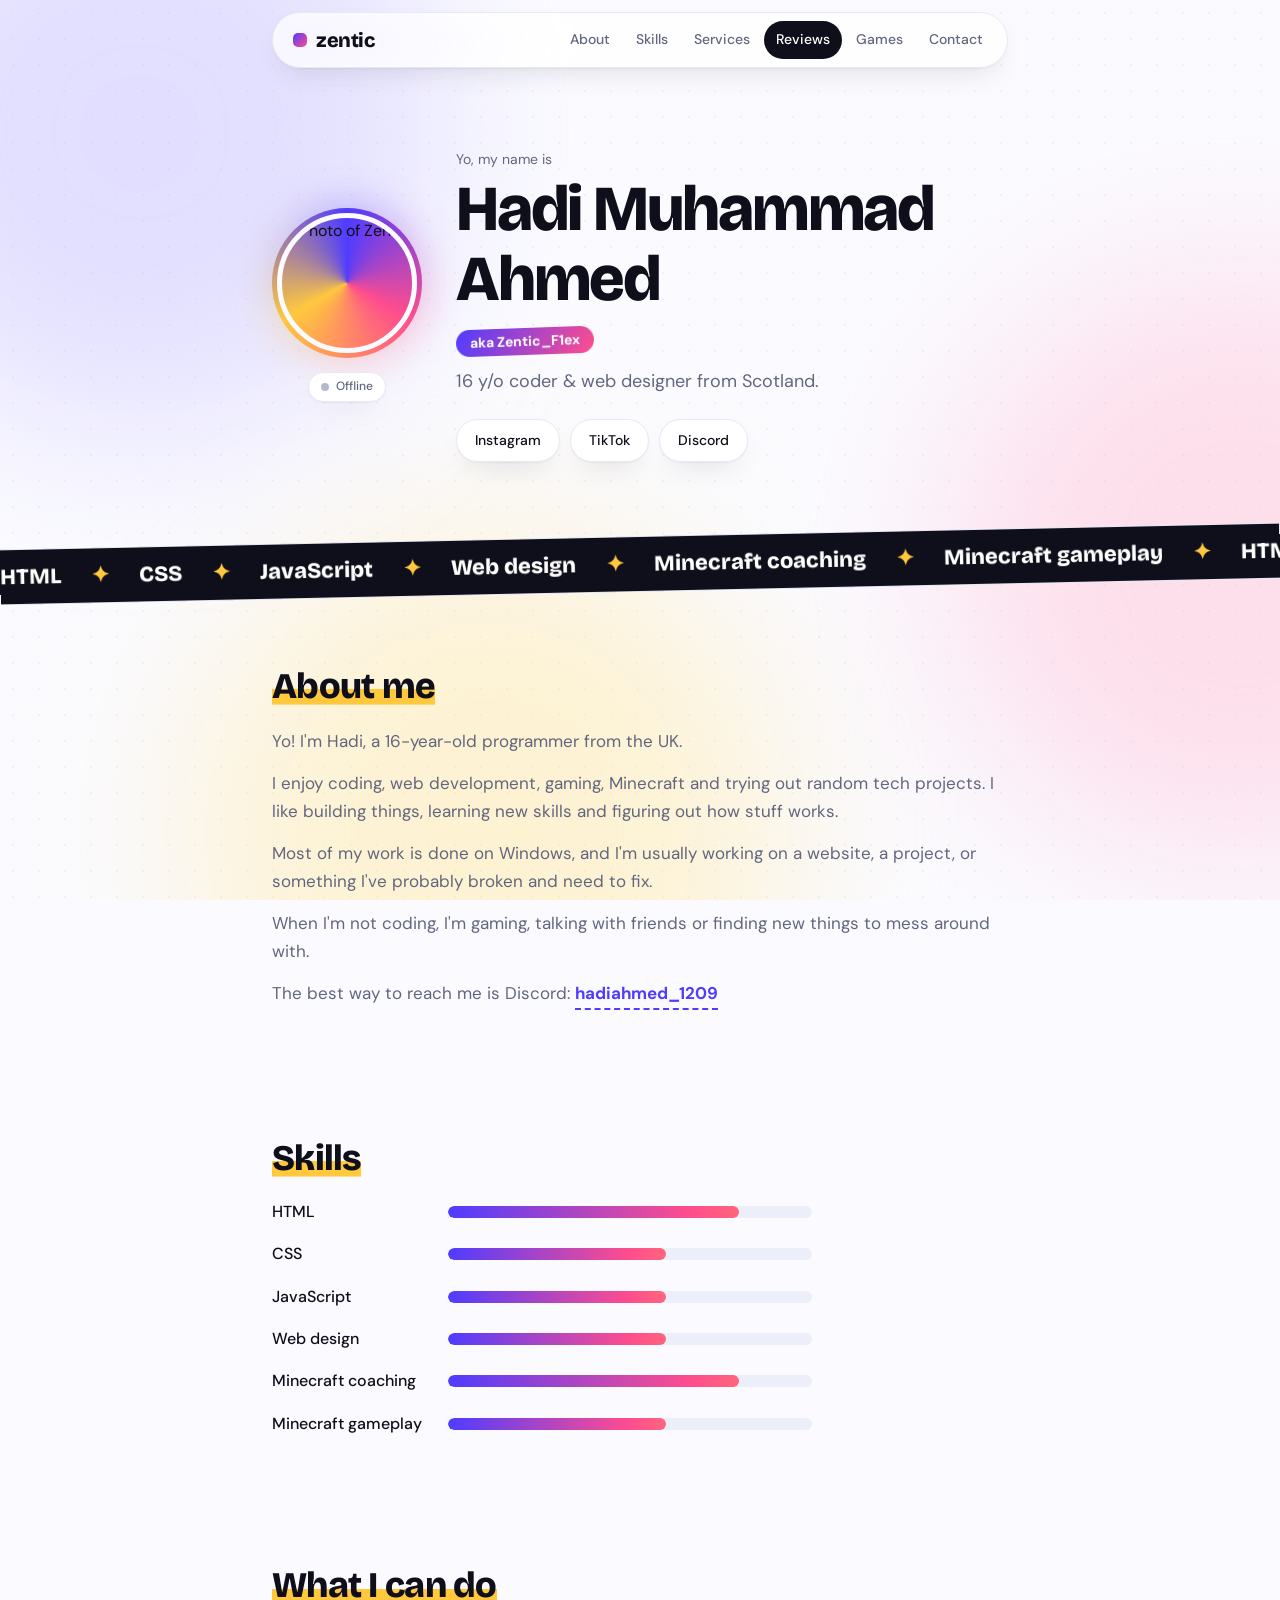
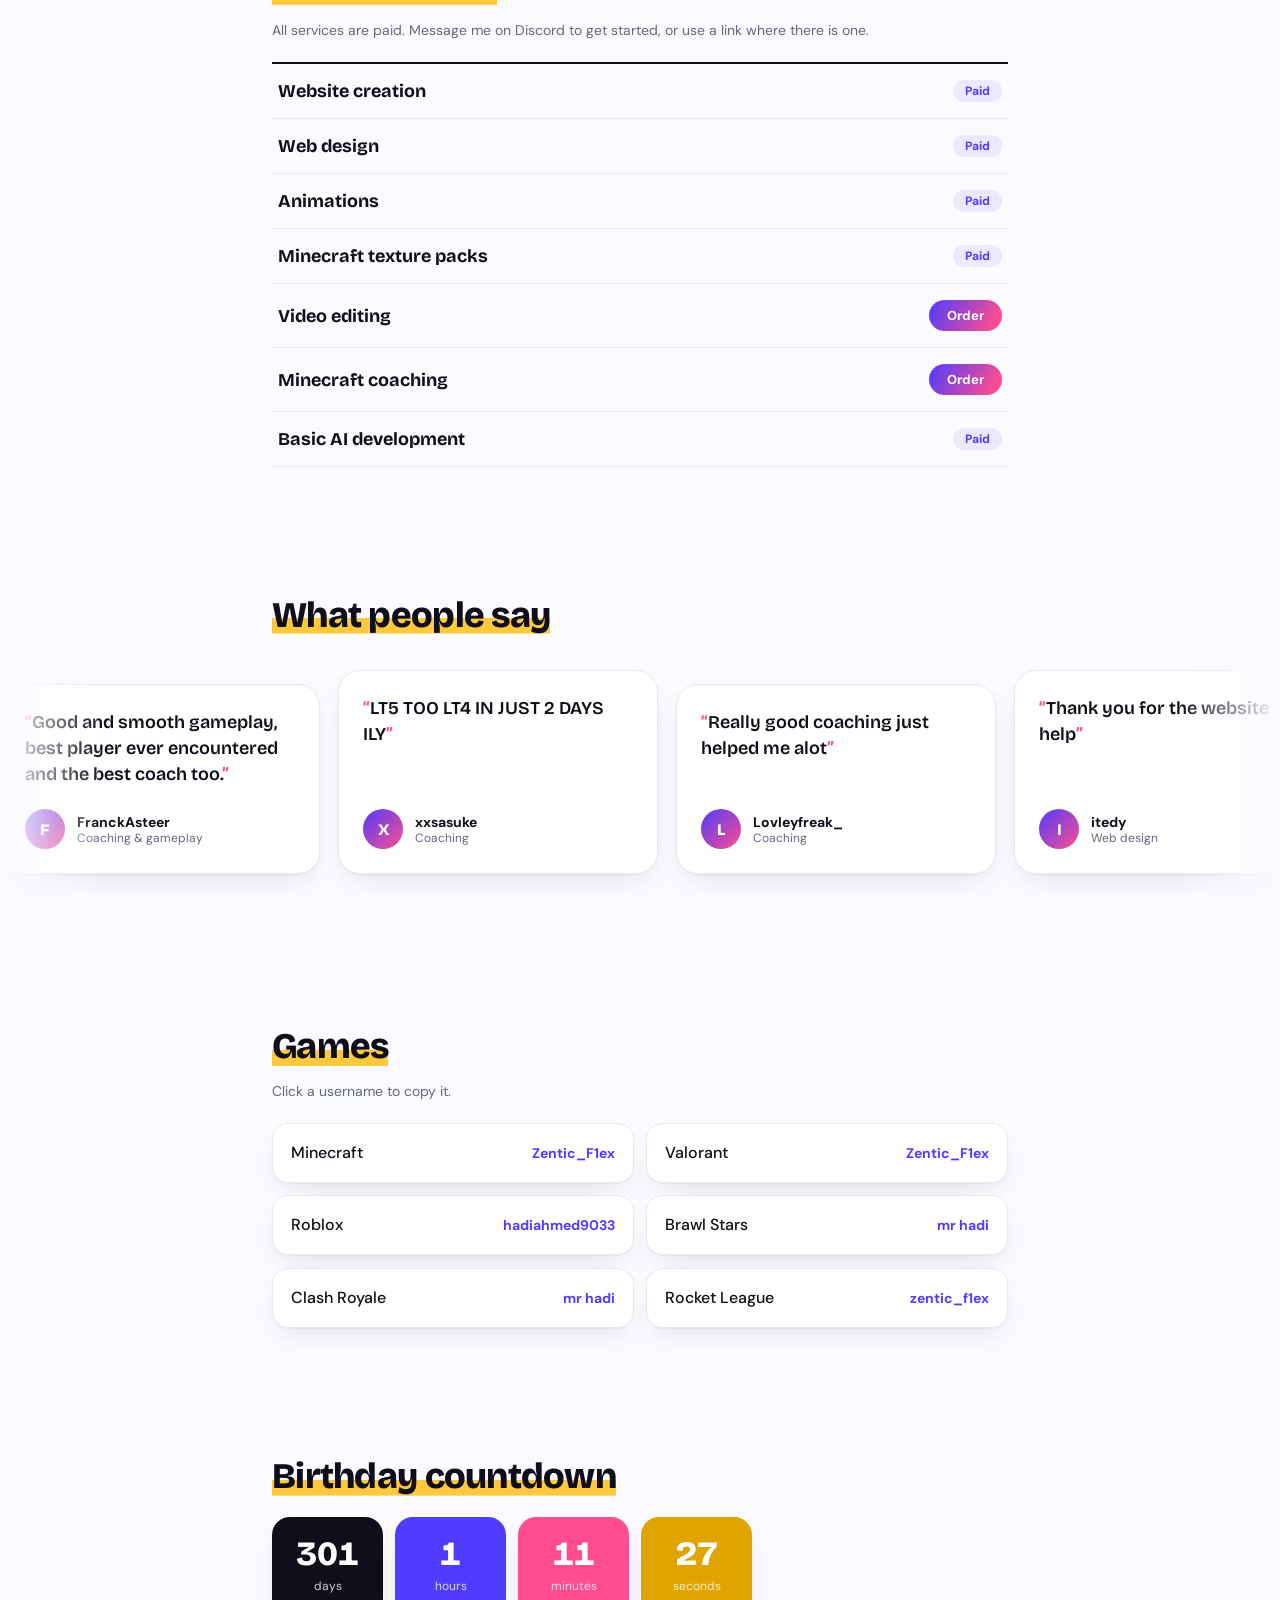
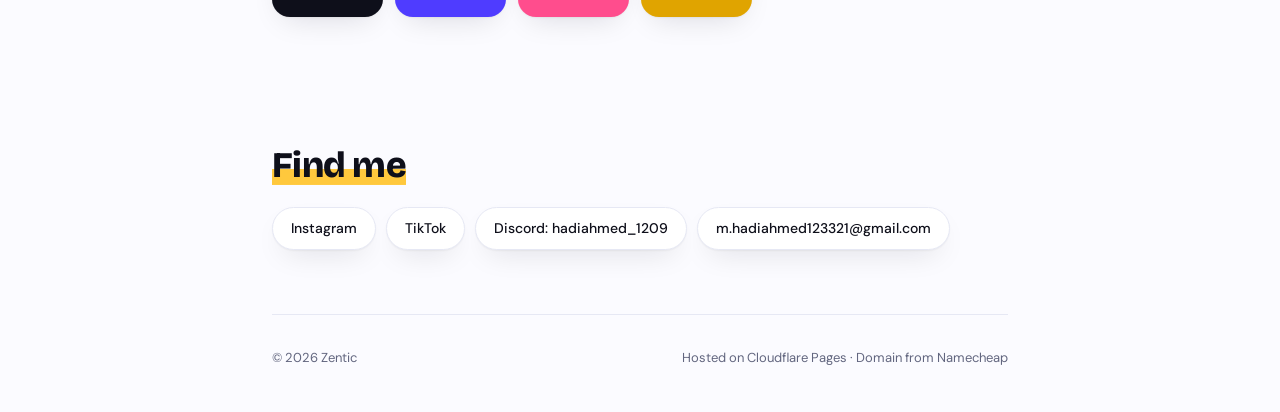
==== zenticf1exai.html @ 07705716 "Add files via upload" ====
<!DOCTYPE html>
<html lang="en">
<head>
<meta charset="UTF-8">
<meta name="viewport" content="width=device-width, initial-scale=1.0">
<title>Zentic | Hadi Ahmed – coder, web designer & Minecraft coach</title>
<meta name="description" content="Hadi (Zentic_F1ex), 16, web designer and coder from Scotland. Websites, animations, texture packs, video editing and Minecraft coaching.">
<meta name="theme-color" content="#0c0b12">
<link rel="preconnect" href="https://fonts.googleapis.com">
<link rel="preconnect" href="https://fonts.gstatic.com" crossorigin>
<link href="https://fonts.googleapis.com/css2?family=Bricolage+Grotesque:wght@500;700;800&family=DM+Sans:wght@400;500;700&display=swap" rel="stylesheet">
<link rel="stylesheet" href="styleai.css">
</head>
<body>
<div id="progress"></div>
<div class="blobs"><i></i><i></i><i></i></div>
<div id="cursor"></div>

<header>
  <a class="logo" href="#top">zentic</a>
  <nav aria-label="Main">
    <a href="#about">About</a>
    <a href="#skills">Skills</a>
    <a href="#services">Services</a>
    <a href="#reviews">Reviews</a>
    <a href="#games">Games</a>
    <a href="#contact">Contact</a>
  </nav>
</header>

<main id="top">

<section class="profile">
  <div class="photo-wrap">
    <div class="ring"><img src="profile.jpg" alt="Photo of Zentic"></div>
    <div class="status"><span id="status-dot"></span><span id="status-text">Checking…</span></div>
  </div>
  <div class="intro">
    <p class="muted">Yo, my name is</p>
    <h1>Hadi Muhammad Ahmed</h1>
    <p class="alias">aka Zentic_F1ex</p>
    <p class="tagline">16 y/o coder &amp; web designer from Scotland.</p>
    <div class="links">
      <a class="pill" href="https://www.instagram.com/hadi_ahmed12099/" target="_blank" rel="noopener">Instagram</a>
      <a class="pill" href="https://www.tiktok.com/@zentic_f1ex" target="_blank" rel="noopener">TikTok</a>
      <button class="pill" data-copy="hadiahmed_1209">Discord</button>
    </div>
  </div>
</section>

<div class="marquee strip" aria-hidden="true"><div class="track"><span>HTML</span><span>CSS</span><span>JavaScript</span><span>Web design</span><span>Minecraft coaching</span><span>Minecraft gameplay</span><span>HTML</span><span>CSS</span><span>JavaScript</span><span>Web design</span><span>Minecraft coaching</span><span>Minecraft gameplay</span><span>HTML</span><span>CSS</span><span>JavaScript</span><span>Web design</span><span>Minecraft coaching</span><span>Minecraft gameplay</span><span>HTML</span><span>CSS</span><span>JavaScript</span><span>Web design</span><span>Minecraft coaching</span><span>Minecraft gameplay</span></div></div>

<section id="about">
  <h2>About me</h2>
  <div class="description">
    <p>Yo! I'm Hadi, a 16-year-old programmer from the UK.</p>
    <p>I enjoy coding, web development, gaming, Minecraft and trying out random tech projects. I like building things, learning new skills and figuring out how stuff works.</p>
    <p>Most of my work is done on Windows, and I'm usually working on a website, a project, or something I've probably broken and need to fix.</p>
    <p>When I'm not coding, I'm gaming, talking with friends or finding new things to mess around with.</p>
    <p>The best way to reach me is Discord: <button class="inline-copy" data-copy="hadiahmed_1209">hadiahmed_1209</button></p>
  </div>
</section>

<section id="skills">
  <h2>Skills</h2>
  <ul class="skill-list">
    <li><span>HTML</span><div class="bar" role="img" aria-label="4 out of 5"><i style="--lvl:80%"></i></div></li>
    <li><span>CSS</span><div class="bar" role="img" aria-label="3 out of 5"><i style="--lvl:60%"></i></div></li>
    <li><span>JavaScript</span><div class="bar" role="img" aria-label="3 out of 5"><i style="--lvl:60%"></i></div></li>
    <li><span>Web design</span><div class="bar" role="img" aria-label="3 out of 5"><i style="--lvl:60%"></i></div></li>
    <li><span>Minecraft coaching</span><div class="bar" role="img" aria-label="4 out of 5"><i style="--lvl:80%"></i></div></li>
    <li><span>Minecraft gameplay</span><div class="bar" role="img" aria-label="3 out of 5"><i style="--lvl:60%"></i></div></li>
  </ul>
</section>

<section id="services">
  <h2>What I can do</h2>
  <p class="sub">All services are paid. Message me on Discord to get started, or use a link where there is one.</p>
  <ul class="service-list">
    <li><span>Website creation</span><b>Paid</b></li>
    <li><span>Web design</span><b>Paid</b></li>
    <li><span>Animations</span><b>Paid</b></li>
    <li><span>Minecraft texture packs</span><b>Paid</b></li>
    <li><span>Video editing</span><a class="buy" href="https://buy.stripe.com/test_aFa5kC9aV24s5RWdvaaMU01" target="_blank" rel="noopener">Order</a></li>
    <li><span>Minecraft coaching</span><a class="buy" href="https://buy.stripe.com/test_fZu5kC1IteRe5RW9eUaMU00" target="_blank" rel="noopener">Order</a></li>
    <li><span>Basic AI development</span><b>Paid</b></li>
  </ul>
</section>

<section id="reviews">
  <h2>What people say</h2>
  <div class="marquee"><div class="track">
    <figure class="review">
      <blockquote>Good and smooth gameplay, best player ever encountered and the best coach too.</blockquote>
      <figcaption><span class="av">F</span><span class="who">FranckAsteer<small>Coaching &amp; gameplay</small></span></figcaption>
    </figure>
    <figure class="review">
      <blockquote>LT5 TOO LT4 IN JUST 2 DAYS ILY</blockquote>
      <figcaption><span class="av">X</span><span class="who">xxsasuke<small>Coaching</small></span></figcaption>
    </figure>
    <figure class="review">
      <blockquote>Really good coaching just helped me alot</blockquote>
      <figcaption><span class="av">L</span><span class="who">Lovleyfreak_<small>Coaching</small></span></figcaption>
    </figure>
    <figure class="review">
      <blockquote>Thank you for the website help</blockquote>
      <figcaption><span class="av">I</span><span class="who">itedy<small>Web design</small></span></figcaption>
    </figure>
  <div class="dup" aria-hidden="true" style="display:contents">
    <figure class="review">
      <blockquote>Good and smooth gameplay, best player ever encountered and the best coach too.</blockquote>
      <figcaption><span class="av">F</span><span class="who">FranckAsteer<small>Coaching &amp; gameplay</small></span></figcaption>
    </figure>
    <figure class="review">
      <blockquote>LT5 TOO LT4 IN JUST 2 DAYS ILY</blockquote>
      <figcaption><span class="av">X</span><span class="who">xxsasuke<small>Coaching</small></span></figcaption>
    </figure>
    <figure class="review">
      <blockquote>Really good coaching just helped me alot</blockquote>
      <figcaption><span class="av">L</span><span class="who">Lovleyfreak_<small>Coaching</small></span></figcaption>
    </figure>
    <figure class="review">
      <blockquote>Thank you for the website help</blockquote>
      <figcaption><span class="av">I</span><span class="who">itedy<small>Web design</small></span></figcaption>
    </figure>
  </div></div></div>
</section>

<section id="games">
  <h2>Games</h2>
  <p class="sub">Click a username to copy it.</p>
  <div class="games">
    <div class="game"><span>Minecraft</span><button data-copy="Zentic_F1ex">Zentic_F1ex</button></div>
    <div class="game"><span>Valorant</span><button data-copy="Zentic_F1ex">Zentic_F1ex</button></div>
    <div class="game"><span>Roblox</span><button data-copy="hadiahmed9033">hadiahmed9033</button></div>
    <div class="game"><span>Brawl Stars</span><button data-copy="mr hadi">mr hadi</button></div>
    <div class="game"><span>Clash Royale</span><button data-copy="mr hadi">mr hadi</button></div>
    <div class="game"><span>Rocket League</span><button data-copy="zentic_f1ex">zentic_f1ex</button></div>
  </div>
</section>

<section class="birthday">
  <h2>Birthday countdown</h2>
  <div id="countdown" aria-live="off">
    <div><b id="cd-d">0</b><small>days</small></div>
    <div><b id="cd-h">0</b><small>hours</small></div>
    <div><b id="cd-m">0</b><small>minutes</small></div>
    <div><b id="cd-s">0</b><small>seconds</small></div>
  </div>
</section>

<section id="contact">
  <h2>Find me</h2>
  <div class="contact-list">
    <a class="pill" href="https://www.instagram.com/hadi_ahmed12099/" target="_blank" rel="noopener">Instagram</a>
    <a class="pill" href="https://www.tiktok.com/@zentic_f1ex" target="_blank" rel="noopener">TikTok</a>
    <button class="pill" data-copy="hadiahmed_1209">Discord: hadiahmed_1209</button>
    <a class="pill" href="mailto:m.hadiahmed123321@gmail.com">m.hadiahmed123321@gmail.com</a>
  </div>
</section>

</main>

<footer>
  <a href="https://www.youtube.com/watch?v=SfT4FMkh1-w" target="_blank" rel="noopener">© 2026 Zentic</a>
  <span>Hosted on Cloudflare Pages · Domain from Namecheap</span>
</footer>

<div id="toast" role="status" aria-live="polite">Copied!</div>

<script>
// Copy-to-clipboard with toast
const toast = document.getElementById("toast");
let toastTimer;
document.querySelectorAll("[data-copy]").forEach(btn => {
  btn.addEventListener("click", async () => {
    const text = btn.dataset.copy;
    try { await navigator.clipboard.writeText(text); }
    catch {
      const t = document.createElement("textarea");
      t.value = text; document.body.appendChild(t); t.select();
      document.execCommand("copy"); t.remove();
    }
    toast.textContent = "Copied " + text;
    toast.classList.add("show");
    clearTimeout(toastTimer);
    toastTimer = setTimeout(() => toast.classList.remove("show"), 1500);
  });
});

// Scroll reveal + active nav link
const reduce = false; // always animate, even if the device has reduce-motion on
const sections = document.querySelectorAll("main section");
const links = document.querySelectorAll("nav a");
if (!reduce && "IntersectionObserver" in window) {
  const reveal = new IntersectionObserver(es => es.forEach(e => {
    if (e.isIntersecting) { e.target.classList.add("in"); reveal.unobserve(e.target); }
  }), { threshold: 0.12 });
  sections.forEach(s => { s.classList.add("reveal"); reveal.observe(s); });
} else {
  sections.forEach(s => s.classList.add("in"));
}
if ("IntersectionObserver" in window) {
  const spy = new IntersectionObserver(es => es.forEach(e => {
    if (e.isIntersecting && e.target.id) {
      links.forEach(a => a.classList.toggle("active", a.getAttribute("href") === "#" + e.target.id));
    }
  }), { rootMargin: "-40% 0px -55% 0px" });
  sections.forEach(s => spy.observe(s));
}

// Birthday countdown (3 October)
function birthdayCountdown() {
  const now = new Date();
  let bday = new Date(now.getFullYear(), 9, 3);
  if (now >= bday) bday = new Date(now.getFullYear() + 1, 9, 3);
  const diff = bday - now;
  const set = (id, v) => document.getElementById(id).textContent = v;
  set("cd-d", Math.floor(diff / 86400000));
  set("cd-h", Math.floor(diff / 3600000) % 24);
  set("cd-m", Math.floor(diff / 60000) % 60);
  set("cd-s", Math.floor(diff / 1000) % 60);
}
birthdayCountdown();
setInterval(birthdayCountdown, 1000);

// Discord status via Lanyard
async function getDiscordStatus() {
  const dot = document.getElementById("status-dot");
  const text = document.getElementById("status-text");
  try {
    const res = await fetch("https://api.lanyard.rest/v1/users/1339740821632716832");
    if (!res.ok) throw new Error();
    const s = (await res.json()).data.discord_status;
    const on = s && s !== "offline";
    dot.className = on ? "online" : "offline";
    text.textContent = on ? "Online" : "Offline";
  } catch {
    dot.className = "offline";
    text.textContent = "Offline";
  }
}
getDiscordStatus();
setInterval(getDiscordStatus, 30000);

// ---- FX ----
const root = document.documentElement, bar = document.getElementById("progress");
addEventListener("scroll", () => {
  const y = scrollY;
  bar.style.width = (y / (root.scrollHeight - innerHeight) * 100) + "%";
  root.style.setProperty("--sy", y + "px");
}, { passive: true });

if (!reduce) {
  // headline word reveal
  const h1 = document.querySelector("h1");
  h1.innerHTML = h1.textContent.split(" ").map((w, i) => `<span class="w"><span style="--i:${i}">${w}</span></span>`).join(" ");

  // cursor ring
  const cur = document.getElementById("cursor");
  addEventListener("pointermove", e => {
    cur.style.transform = `translate(${e.clientX}px,${e.clientY}px)`;
    cur.classList.toggle("big", !!e.target.closest("a,button"));
  });

  // 3D tilt
  document.querySelectorAll(".review, .game, #countdown div").forEach(el => {
    el.addEventListener("pointermove", e => {
      const r = el.getBoundingClientRect(), x = (e.clientX - r.left) / r.width - .5, y = (e.clientY - r.top) / r.height - .5;
      el.style.transform = `perspective(700px) rotateX(${-y * 12}deg) rotateY(${x * 12}deg) translateY(-5px)`;
    });
    el.addEventListener("pointerleave", () => el.style.transform = "");
  });

  // magnetic buttons
  document.querySelectorAll(".pill, .buy").forEach(el => {
    el.addEventListener("pointermove", e => {
      const r = el.getBoundingClientRect();
      el.style.transform = `translate(${(e.clientX - r.left - r.width / 2) * .28}px,${(e.clientY - r.top - r.height / 2) * .4}px)`;
    });
    el.addEventListener("pointerleave", () => el.style.transform = "");
  });

  // click ripple
  document.addEventListener("click", e => {
    const r = document.createElement("span");
    r.className = "ripple"; r.style.left = e.clientX + "px"; r.style.top = e.clientY + "px";
    document.body.appendChild(r); setTimeout(() => r.remove(), 700);
  });
}
</script>
</body>
</html>
---- styleai.css ----
:root {
  --bg: #fbfbff; --card: #fff; --line: #e6e8f4; --ink: #0e0f1a; --muted: #62667f;
  --accent: #4f3cff; --accent-soft: rgba(79, 60, 255, .09); --pink: #ff4d8d; --sun: #ffc83d; --green: #16c172;
  --head: "Bricolage Grotesque", "Segoe UI", Arial, sans-serif;
  --body: "DM Sans", "Segoe UI", Arial, sans-serif;
  --shadow: 0 1px 2px rgba(14, 15, 26, .05), 0 12px 30px -12px rgba(14, 15, 26, .15);
}
* { box-sizing: border-box; margin: 0; padding: 0; }
html { scroll-behavior: smooth; scroll-padding-top: 84px; color-scheme: light; }
body { background: var(--bg); color: var(--ink); font: 16px/1.65 var(--body); max-width: 780px; margin: auto; padding: 0 22px; overflow-x: hidden; animation: fade .8s both; }
a, button { color: inherit; font: inherit; text-decoration: none; }
button { background: none; border: 0; cursor: pointer; }
:focus-visible { outline: 2px solid var(--accent); outline-offset: 3px; border-radius: 6px; }
::selection { background: var(--sun); }
main, header, footer { position: relative; z-index: 2; }

/* background */
.blobs { position: fixed; inset: 0; z-index: 0; overflow: hidden; pointer-events: none; }
.blobs i { position: absolute; width: 46vmax; height: 46vmax; border-radius: 50%; filter: blur(90px); opacity: .5; }
.blobs i:nth-child(1) { background: #c9c2ff; top: -18%; left: -12%; animation: d1 16s ease-in-out infinite alternate; }
.blobs i:nth-child(2) { background: #ffc2d8; top: 30%; right: -20%; animation: d2 20s ease-in-out infinite alternate; }
.blobs i:nth-child(3) { background: #ffe9a6; bottom: -25%; left: 15%; animation: d3 24s ease-in-out infinite alternate; }
body::before { content: ""; position: fixed; inset: 0; z-index: 0; pointer-events: none; opacity: .5;
  background-image: radial-gradient(rgba(14, 15, 26, .09) 1px, transparent 1px); background-size: 26px 26px; }
#progress { position: fixed; top: 0; left: 0; height: 4px; width: 0; z-index: 50; background: linear-gradient(90deg, var(--accent), var(--pink), var(--sun)); }
#cursor { position: fixed; top: 0; left: 0; width: 34px; height: 34px; margin: -17px 0 0 -17px; z-index: 60; pointer-events: none;
  border: 2px solid var(--accent); border-radius: 50%; opacity: 0; transition: transform .12s ease-out, width .25s, height .25s, margin .25s, background .25s, opacity .3s; mix-blend-mode: multiply; }
body:hover #cursor { opacity: .8; }
#cursor.big { width: 60px; height: 60px; margin: -30px 0 0 -30px; background: rgba(255, 77, 141, .18); border-color: var(--pink); }
@media (pointer: coarse) { #cursor { display: none; } }

/* header */
header { position: sticky; top: 12px; z-index: 20; height: 56px; margin-top: 12px; padding: 0 12px 0 20px; display: flex; align-items: center; justify-content: space-between; gap: 12px;
  background: rgba(255, 255, 255, .8); backdrop-filter: blur(14px); -webkit-backdrop-filter: blur(14px);
  border: 1px solid var(--line); border-radius: 999px; box-shadow: var(--shadow); animation: drop .8s cubic-bezier(.2, .9, .3, 1) both; }
.logo { display: flex; align-items: center; gap: 9px; font: 800 20px var(--head); letter-spacing: -.02em; }
.logo::before { content: ""; width: 14px; height: 14px; border-radius: 5px; background: linear-gradient(135deg, var(--accent), var(--pink)); transition: transform .5s cubic-bezier(.3, 1.6, .5, 1); animation: wob 4s ease-in-out infinite; }
.logo:hover::before { transform: rotate(135deg) scale(1.2); }
nav { display: flex; gap: 2px; overflow-x: auto; scrollbar-width: none; }
nav::-webkit-scrollbar { display: none; }
nav a { color: var(--muted); font-size: 14px; font-weight: 500; padding: 7px 12px; border-radius: 999px; white-space: nowrap; transition: color .2s, background .2s; }
nav a:hover { color: var(--ink); }
nav a.active { background: var(--ink); color: #fff; }

/* sections */
section { padding: 64px 0; }
h2 { font: 800 clamp(28px, 5vw, 36px)/1.15 var(--head); letter-spacing: -.02em; margin-bottom: 20px; display: inline-block;
  background: linear-gradient(var(--sun), var(--sun)) 0 92% / 0 38% no-repeat; transition: background-size .8s .2s ease; }
section.in h2 { background-size: 100% 38%; }
.sub, .muted { color: var(--muted); font-size: 14px; }
.sub { margin: -8px 0 20px; }
.reveal { opacity: 0; transform: translateY(30px); transition: opacity .8s ease, transform .8s cubic-bezier(.2, .8, .2, 1); }
.reveal.in { opacity: 1; transform: none; }

/* hero */
.profile { display: flex; align-items: center; gap: 34px; padding: 80px 0 64px; }
.photo-wrap { text-align: center; flex-shrink: 0; animation: float 5s ease-in-out infinite; }
.ring { position: relative; width: 150px; height: 150px; padding: 5px; border-radius: 50%; background: conic-gradient(var(--accent), var(--pink), var(--sun), var(--accent)); animation: spin 6s linear infinite; }
.ring::after { content: ""; position: absolute; inset: -4px; border-radius: 50%; background: inherit; filter: blur(20px); opacity: .35; z-index: -1; }
.photo-wrap img { width: 100%; height: 100%; object-fit: cover; border-radius: 50%; display: block; border: 5px solid var(--bg); animation: spin 6s linear infinite reverse; }
.status { display: inline-flex; align-items: center; gap: 7px; margin-top: 14px; padding: 4px 12px; background: var(--card); border: 1px solid var(--line); border-radius: 999px; box-shadow: var(--shadow); color: var(--muted); font-size: 12px; font-weight: 500; }
#status-dot { width: 8px; height: 8px; border-radius: 50%; background: #b5b8cc; }
#status-dot.online { background: var(--green); animation: pulse 1.8s infinite; }
h1 { font: 800 clamp(38px, 7.5vw, 64px)/1 var(--head); letter-spacing: -.035em; margin: 6px 0 10px; }
.w { display: inline-block; overflow: hidden; vertical-align: top; padding-bottom: .1em; }
.w > span { display: inline-block; transform: translateY(110%); animation: rise .9s cubic-bezier(.2, .9, .3, 1) forwards; animation-delay: calc(var(--i) * .12s + .25s); }
.alias { display: inline-block; font-weight: 700; color: #fff; background: linear-gradient(120deg, var(--accent), var(--pink)); padding: 2px 14px; border-radius: 999px; font-size: 14px; transform: rotate(-2deg); animation: slide .8s .9s both; }
.tagline { color: var(--muted); margin-top: 12px; font-size: 18px; animation: slide .8s 1.05s both; }
.muted { animation: slide .8s .1s both; }
.links, .contact-list { display: flex; flex-wrap: wrap; gap: 10px; }
.links { margin-top: 22px; animation: slide .8s 1.2s both; }

.pill { position: relative; overflow: hidden; display: inline-block; font-size: 14px; font-weight: 500; padding: 9px 18px; border: 1px solid var(--line); border-radius: 999px; background: var(--card); box-shadow: var(--shadow);
  transition: transform .2s ease-out, background .25s, color .25s, border-color .25s; }
.pill:hover { background: var(--ink); color: #fff; border-color: var(--ink); }
.pill::after, .buy::after { content: ""; position: absolute; top: 0; left: -120%; width: 55%; height: 100%; background: linear-gradient(100deg, transparent, rgba(255, 255, 255, .5), transparent); transform: skewX(-20deg); }
.pill:hover::after, .buy:hover::after { left: 170%; transition: left .7s ease; }

/* marquees */
.marquee { overflow: hidden; width: 100vw; margin-left: calc(50% - 50vw); -webkit-mask-image: linear-gradient(90deg, transparent, #000 8%, #000 92%, transparent); mask-image: linear-gradient(90deg, transparent, #000 8%, #000 92%, transparent); }
.track { display: flex; gap: 16px; width: max-content; animation: marq 40s linear infinite; }
.marquee:hover .track { animation-play-state: paused; }
.strip { padding: 14px 0; border-block: 1px solid var(--line); background: var(--ink); -webkit-mask-image: none; mask-image: none; transform: rotate(-1.2deg); margin-block: 10px; }
.strip .track { gap: 30px; animation-duration: 28s; }
.strip span { font: 800 22px var(--head); color: #fff; white-space: nowrap; display: flex; align-items: center; gap: 30px; }
.strip span::after { content: "✦"; color: var(--sun); animation: spin 4s linear infinite; }

/* about */
.description { max-width: 62ch; color: var(--muted); font-size: 17px; }
.description p + p { margin-top: 14px; }
.inline-copy { color: var(--accent); font-weight: 700; border-bottom: 2px dashed var(--accent); }
.inline-copy:hover { background: var(--accent-soft); }

/* skills */
.skill-list { list-style: none; display: grid; gap: 16px; max-width: 540px; }
.skill-list li { display: grid; grid-template-columns: 160px 1fr; align-items: center; gap: 16px; font-weight: 500; transition: transform .25s; }
.skill-list li:hover { transform: translateX(8px); }
.bar { height: 12px; background: #eceefa; border-radius: 99px; overflow: hidden; }
.bar i { display: block; height: 100%; width: 0; border-radius: 99px; background: linear-gradient(90deg, var(--accent), var(--pink), var(--sun), var(--accent)); background-size: 250% 100%; transition: width 1.2s .2s cubic-bezier(.2, .8, .2, 1); animation: shimmer 4s linear infinite; }
#skills.in .bar i { width: var(--lvl); }

/* services */
.service-list { list-style: none; border-top: 2px solid var(--ink); }
.service-list li { position: relative; display: flex; justify-content: space-between; align-items: center; gap: 12px; padding: 16px 6px; border-bottom: 1px solid var(--line); font: 700 18px var(--head); transition: padding-left .3s, background .3s; }
.service-list li::before { content: ""; position: absolute; left: 0; top: 0; bottom: 0; width: 4px; background: linear-gradient(var(--accent), var(--pink)); transform: scaleY(0); transition: transform .3s; }
.service-list li:hover { padding-left: 18px; background: linear-gradient(90deg, var(--accent-soft), transparent); }
.service-list li:hover::before { transform: scaleY(1); }
.service-list b { font: 700 12px var(--body); color: var(--accent); background: var(--accent-soft); padding: 3px 12px; border-radius: 99px; }
.buy { position: relative; overflow: hidden; font: 700 13px var(--body); padding: 7px 18px; border-radius: 999px; color: #fff; background: linear-gradient(120deg, var(--accent), var(--pink), var(--accent)); background-size: 200% 100%; animation: shimmer 3s linear infinite, buyp 2s ease-in-out infinite; transition: transform .2s ease-out; }

/* reviews */
#reviews .track { gap: 18px; animation-duration: 45s; padding: 14px 0 24px; }
.review { width: 320px; flex-shrink: 0; display: flex; flex-direction: column; justify-content: space-between; gap: 22px; padding: 24px; background: var(--card); border: 1px solid var(--line); border-radius: 22px; box-shadow: var(--shadow); transition: transform .15s ease-out, border-color .3s, box-shadow .3s; }
.review:hover { border-color: var(--accent); box-shadow: 0 20px 40px -14px rgba(79, 60, 255, .35); }
.review:nth-child(odd) { margin-top: 14px; }
blockquote { font: 600 18px/1.45 var(--head); }
blockquote::before { content: "“"; color: var(--pink); } blockquote::after { content: "”"; color: var(--pink); }
figcaption { display: flex; align-items: center; gap: 12px; }
.av { width: 40px; height: 40px; border-radius: 50%; flex-shrink: 0; display: grid; place-items: center; font: 800 16px var(--head); color: #fff; background: linear-gradient(135deg, var(--accent), var(--pink)); }
.who { display: flex; flex-direction: column; font-weight: 700; font-size: 14px; line-height: 1.3; }
.who small { color: var(--muted); font-weight: 400; font-size: 12px; }

/* games */
.games { display: grid; grid-template-columns: 1fr 1fr; gap: 12px; }
.game { display: flex; justify-content: space-between; align-items: center; gap: 10px; padding: 16px 18px; background: var(--card); border: 1px solid var(--line); border-radius: 16px; box-shadow: var(--shadow); font-weight: 500; transition: transform .15s ease-out, border-color .3s; }
.game:hover { border-color: var(--pink); }
.game button { color: var(--accent); font-weight: 700; font-size: 14px; transition: transform .15s; }
.game button:hover { color: var(--pink); }
.game button:active { transform: scale(.9); }

/* birthday */
#countdown { display: grid; grid-template-columns: repeat(4, 1fr); gap: 12px; max-width: 480px; }
#countdown div { padding: 18px 8px; text-align: center; color: #fff; background: var(--ink); border-radius: 18px; box-shadow: var(--shadow); transition: transform .15s ease-out; }
#countdown div:nth-child(2) { background: var(--accent); } #countdown div:nth-child(3) { background: var(--pink); } #countdown div:nth-child(4) { background: #e0a400; }
#countdown b { display: block; font: 800 34px/1.1 var(--head); font-variant-numeric: tabular-nums; }
#countdown small { opacity: .8; font-size: 12px; }
#countdown div:nth-child(4) b { animation: tick 1s ease-in-out infinite; }

/* footer, toast, ripple */
footer { display: flex; flex-wrap: wrap; justify-content: space-between; gap: 8px; padding: 32px 0 44px; border-top: 1px solid var(--line); color: var(--muted); font-size: 13px; }
footer a:hover { color: var(--accent); }
#toast { position: fixed; left: 50%; bottom: 28px; z-index: 70; transform: translate(-50%, 24px); opacity: 0; pointer-events: none; background: var(--ink); color: #fff; font-weight: 500; padding: 10px 20px; border-radius: 999px; box-shadow: var(--shadow); transition: opacity .25s, transform .3s cubic-bezier(.3, 1.5, .5, 1); }
#toast.show { opacity: 1; transform: translate(-50%, 0); }
.ripple { position: fixed; z-index: 65; width: 12px; height: 12px; margin: -6px; border-radius: 50%; pointer-events: none; border: 2px solid var(--pink); animation: rip .7s ease-out forwards; }

/* staggered pop-in */
section.in .skill-list li, section.in .service-list li, section.in .game, section.in #countdown div, section.in .contact-list .pill { animation: pop .7s cubic-bezier(.2, .9, .3, 1.2) both; }
section.in li:nth-child(2), section.in .game:nth-child(2), section.in #countdown div:nth-child(2), section.in .pill:nth-child(2) { animation-delay: .08s; }
section.in li:nth-child(3), section.in .game:nth-child(3), section.in #countdown div:nth-child(3), section.in .pill:nth-child(3) { animation-delay: .16s; }
section.in li:nth-child(4), section.in .game:nth-child(4), section.in #countdown div:nth-child(4), section.in .pill:nth-child(4) { animation-delay: .24s; }
section.in li:nth-child(5), section.in .game:nth-child(5) { animation-delay: .32s; }
section.in li:nth-child(6), section.in .game:nth-child(6) { animation-delay: .4s; }
section.in li:nth-child(7) { animation-delay: .48s; }

@keyframes fade { from { opacity: 0; } }
@keyframes drop { from { opacity: 0; transform: translateY(-80px); } }
@keyframes slide { from { opacity: 0; transform: translateX(-30px); } }
@keyframes rise { to { transform: none; } }
@keyframes pop { from { opacity: 0; transform: translateY(26px) scale(.92); } }
@keyframes spin { to { transform: rotate(360deg); } }
@keyframes float { 50% { transform: translateY(-10px); } }
@keyframes wob { 50% { transform: rotate(45deg) scale(1.1); border-radius: 50%; } }
@keyframes shimmer { to { background-position: -250% 0; } }
@keyframes marq { to { transform: translateX(-50%); } }
@keyframes tick { 50% { transform: scale(1.14); } }
@keyframes buyp { 50% { box-shadow: 0 0 0 7px rgba(79, 60, 255, .15); } }
@keyframes pulse { 0% { box-shadow: 0 0 0 0 rgba(22, 193, 114, .5); } 70% { box-shadow: 0 0 0 8px rgba(22, 193, 114, 0); } 100% { box-shadow: 0 0 0 0 rgba(22, 193, 114, 0); } }
@keyframes rip { to { transform: scale(7); opacity: 0; } }
@keyframes d1 { to { transform: translate(24vw, 18vh) scale(1.2); } }
@keyframes d2 { to { transform: translate(-26vw, -10vh) scale(.85); } }
@keyframes d3 { to { transform: translate(18vw, -18vh) scale(1.25); } }

@media (max-width: 640px) {
  header { padding-left: 16px; }
  .profile { flex-direction: column; align-items: flex-start; gap: 22px; padding: 56px 0 44px; }
  .photo-wrap { text-align: left; }
  .skill-list li { grid-template-columns: 125px 1fr; }
  .games { grid-template-columns: 1fr; }
  .review { width: 270px; }
  .strip span { font-size: 18px; }
}
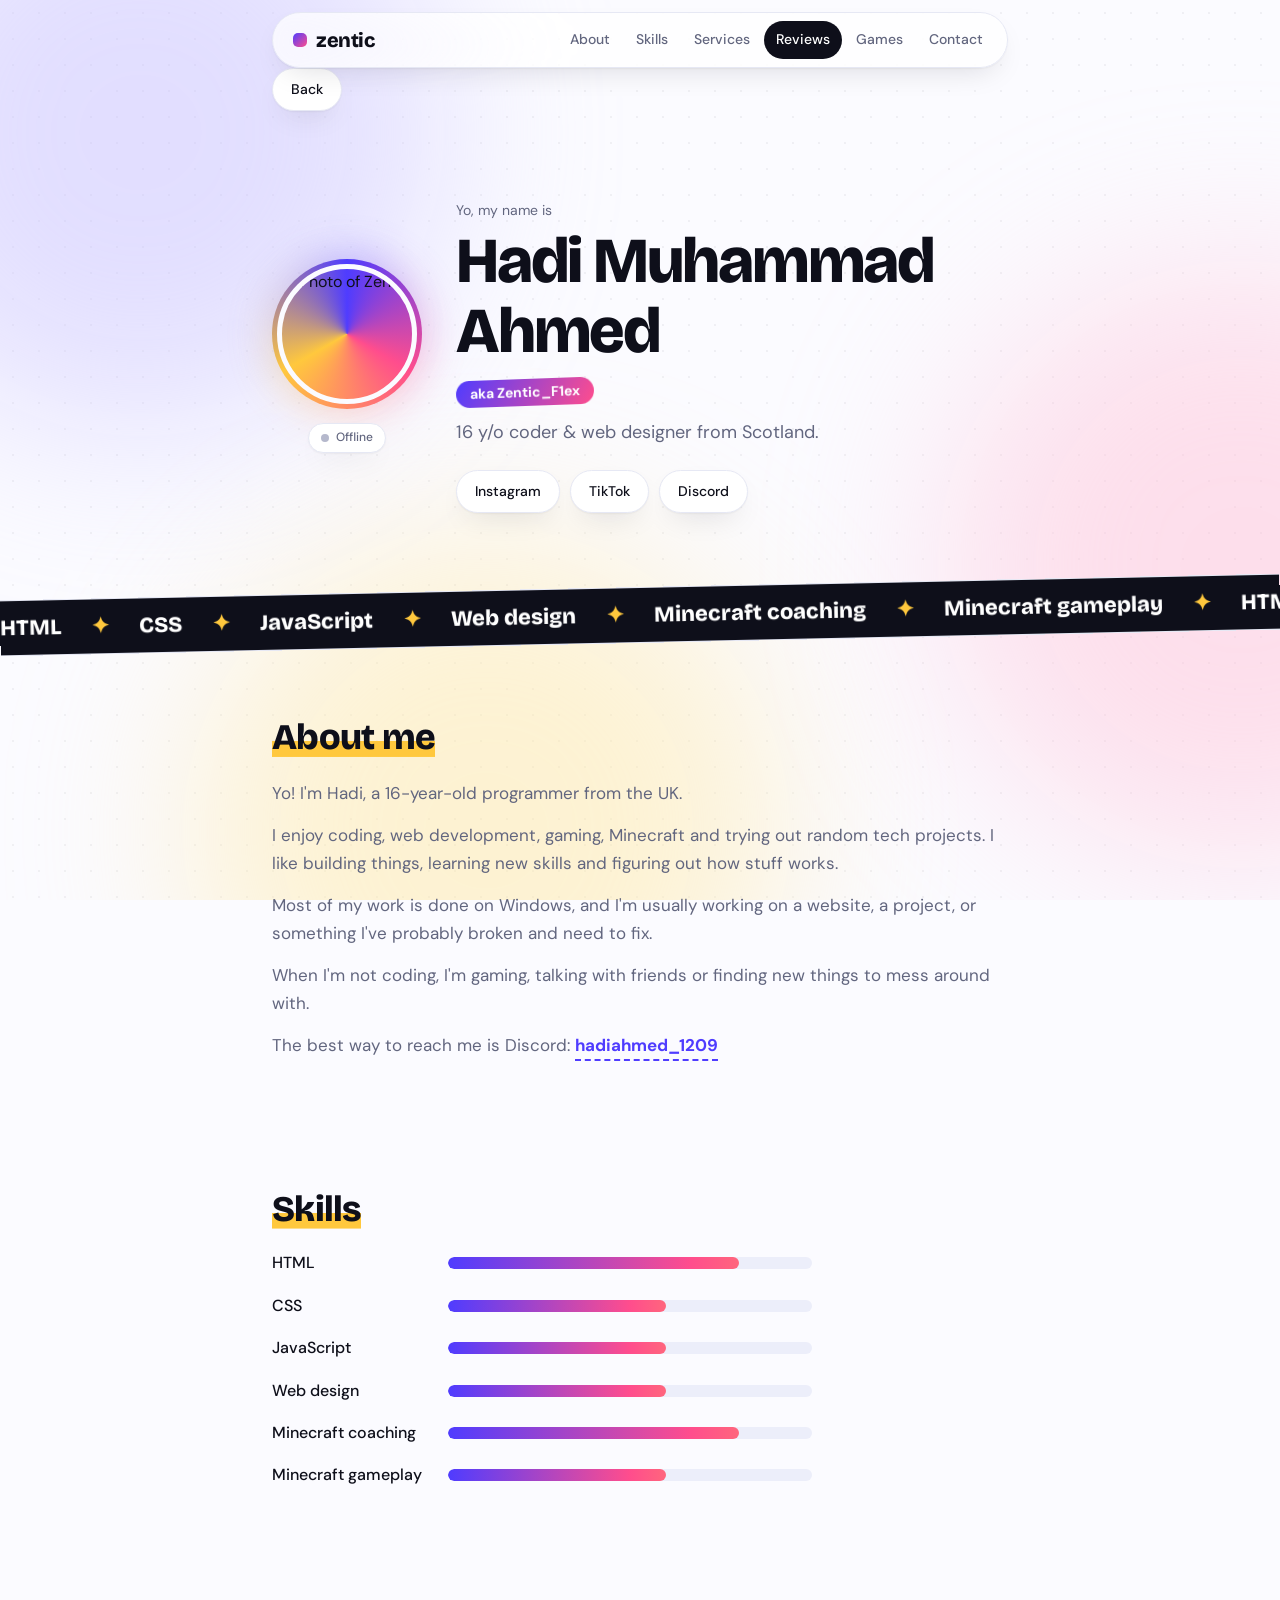
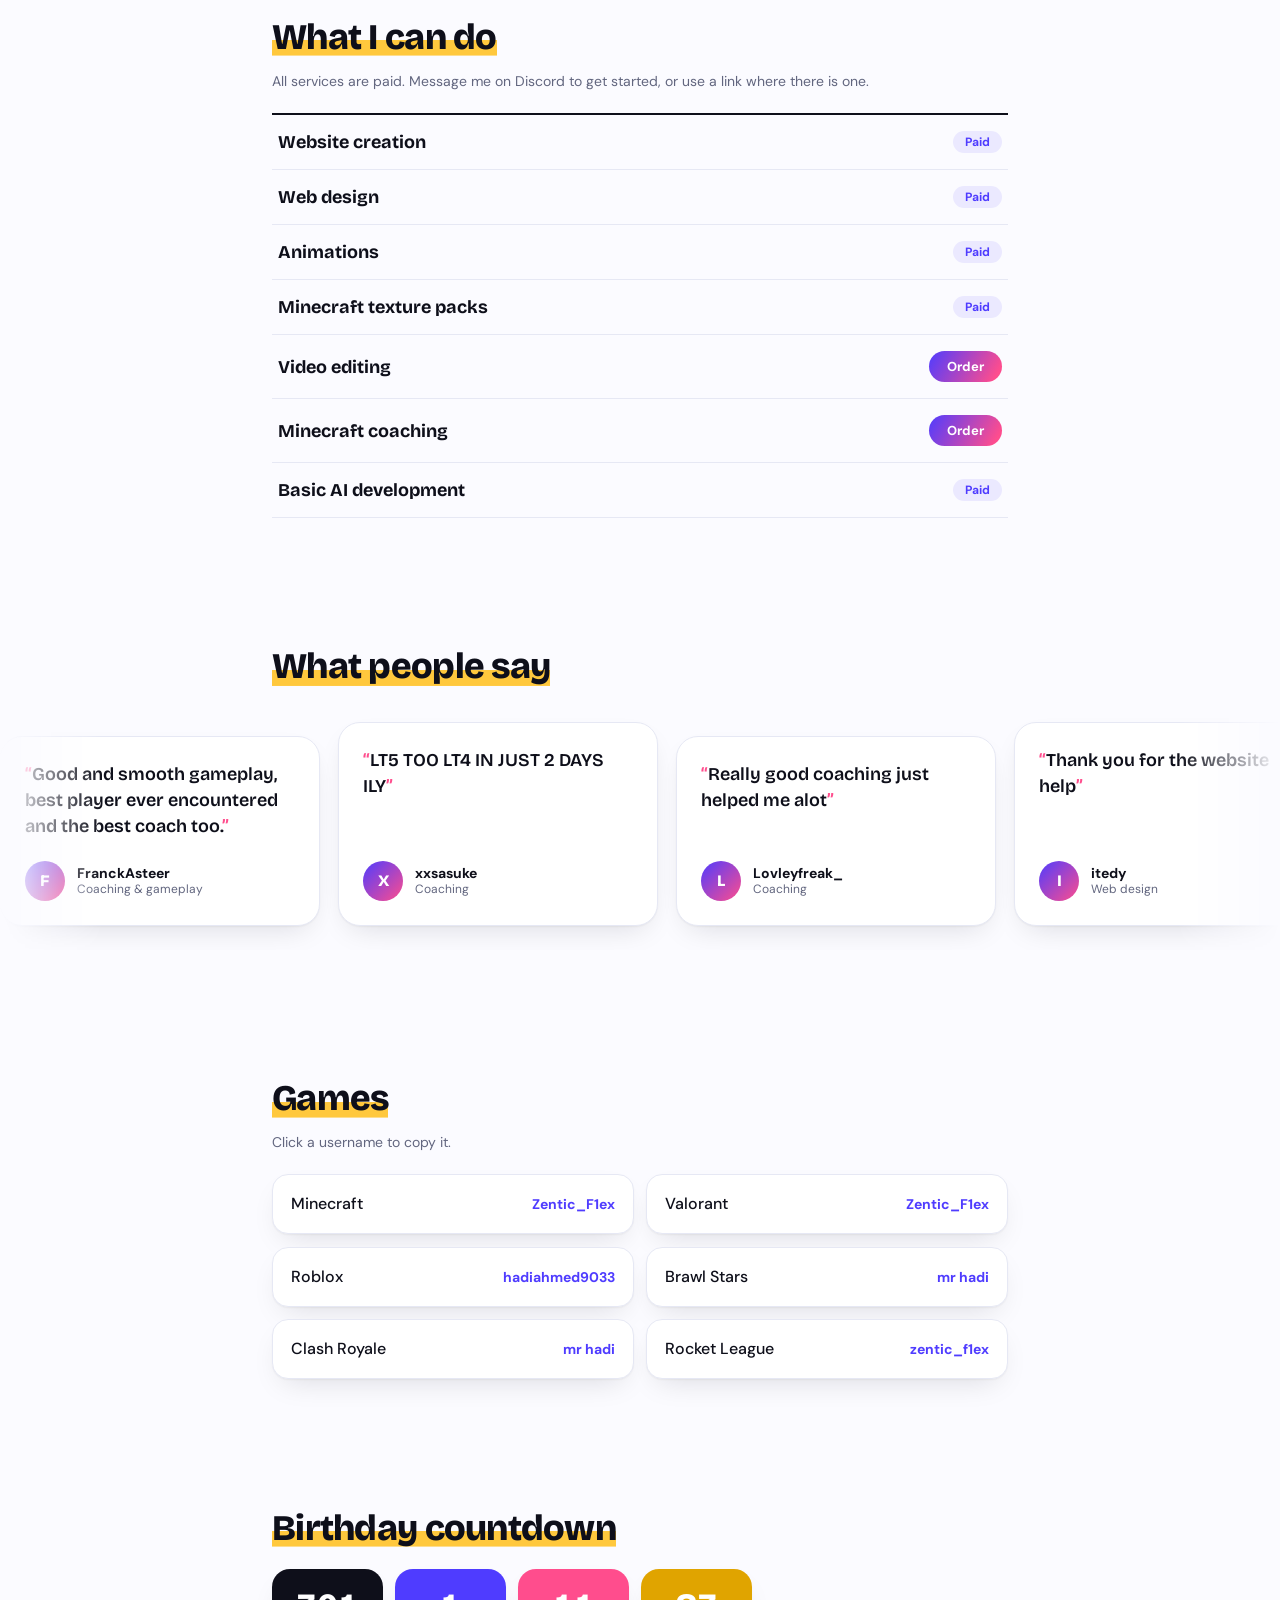
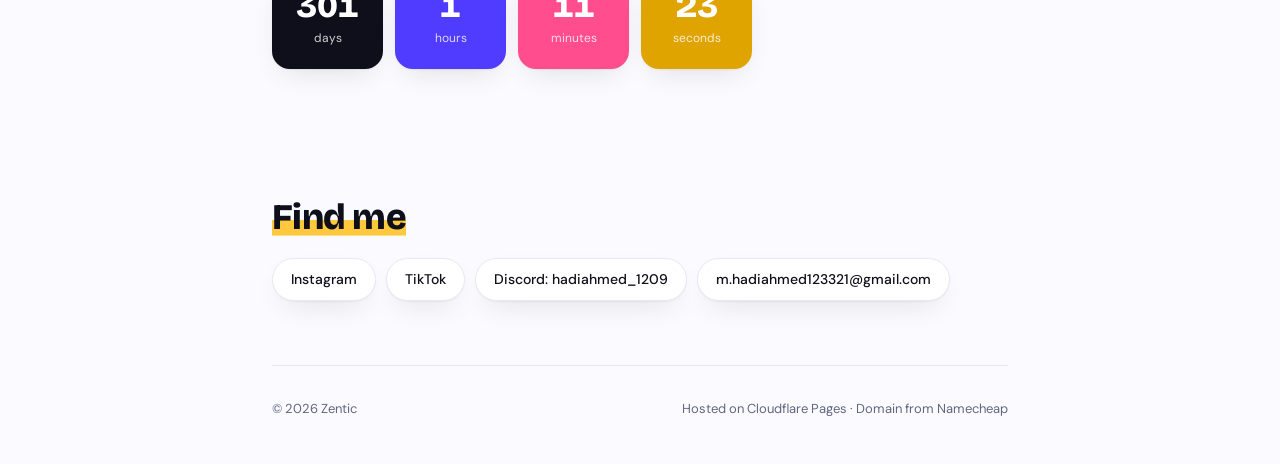
==== commit 51753dc9: "Update zenticf1exai.html" ====
--- a/zenticf1exai.html
+++ b/zenticf1exai.html
@@ -29,6 +29,7 @@
 </header>
 
 <main id="top">
+<a class="pill back" href="https://zenticf1ex.xyz">Back</a>
 
 <section class="profile">
   <div class="photo-wrap">
@@ -290,4 +291,4 @@
 }
 </script>
 </body>
-</html>+</html>
